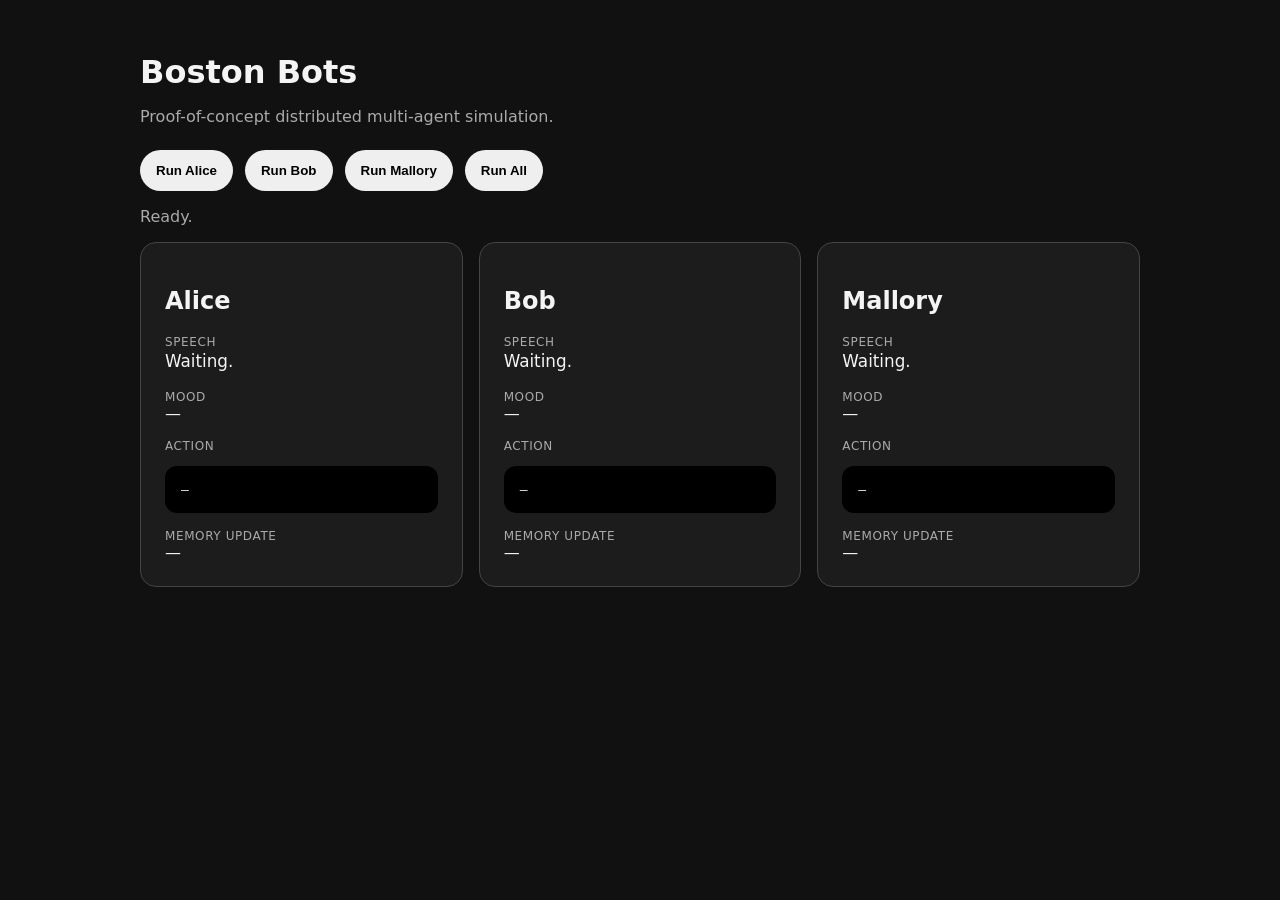
==== web/index.html @ 965b2cab "Initial Club 96 prototype" ====
<!DOCTYPE html>
<html>
<head>
  <meta charset="UTF-8" />
  <title>Boston Bots</title>
  <style>
    body {
      font-family: system-ui, sans-serif;
      background: #111;
      color: #f4f4f4;
      padding: 2rem;
      max-width: 1000px;
      margin: auto;
    }

    h1 {
      margin-bottom: 0.25rem;
    }

    .subtitle {
      color: #aaa;
      margin-bottom: 1.5rem;
    }

    .controls {
      display: flex;
      gap: 0.75rem;
      flex-wrap: wrap;
      margin-bottom: 1rem;
    }

    button {
      padding: 0.8rem 1rem;
      border-radius: 999px;
      border: 0;
      cursor: pointer;
      font-weight: bold;
    }

    .grid {
      display: grid;
      grid-template-columns: repeat(auto-fit, minmax(280px, 1fr));
      gap: 1rem;
    }

    .card {
      border: 1px solid #444;
      border-radius: 16px;
      padding: 1.5rem;
      background: #1c1c1c;
    }

    .label {
      color: #aaa;
      font-size: 0.75rem;
      text-transform: uppercase;
      margin-top: 1rem;
      letter-spacing: 0.05em;
    }

    .speech {
      font-size: 1.05rem;
      line-height: 1.5;
    }

    pre {
      white-space: pre-wrap;
      background: #000;
      padding: 1rem;
      border-radius: 12px;
      overflow-x: auto;
    }

    .status {
      color: #aaa;
      margin: 1rem 0;
    }
  </style>
</head>
<body>
  <h1>Boston Bots</h1>
  <p class="subtitle">Proof-of-concept distributed multi-agent simulation.</p>

  <div class="controls">
    <button onclick="tickAgent('alice')">Run Alice</button>
    <button onclick="tickAgent('bob')">Run Bob</button>
    <button onclick="tickAgent('mallory')">Run Mallory</button>
    <button onclick="tickAll()">Run All</button>
  </div>

  <div id="status" class="status">Ready.</div>

  <div class="grid">
    <div class="card" id="card-alice">
      <h2>Alice</h2>
      <div class="label">Speech</div>
      <div id="alice-speech" class="speech">Waiting.</div>
      <div class="label">Mood</div>
      <div id="alice-mood">—</div>
      <div class="label">Action</div>
      <pre id="alice-action">—</pre>
      <div class="label">Memory Update</div>
      <div id="alice-memory">—</div>
    </div>

    <div class="card" id="card-bob">
      <h2>Bob</h2>
      <div class="label">Speech</div>
      <div id="bob-speech" class="speech">Waiting.</div>
      <div class="label">Mood</div>
      <div id="bob-mood">—</div>
      <div class="label">Action</div>
      <pre id="bob-action">—</pre>
      <div class="label">Memory Update</div>
      <div id="bob-memory">—</div>
    </div>

    <div class="card" id="card-mallory">
      <h2>Mallory</h2>
      <div class="label">Speech</div>
      <div id="mallory-speech" class="speech">Waiting.</div>
      <div class="label">Mood</div>
      <div id="mallory-mood">—</div>
      <div class="label">Action</div>
      <pre id="mallory-action">—</pre>
      <div class="label">Memory Update</div>
      <div id="mallory-memory">—</div>
    </div>
  </div>

  <script>
    const agents = ["alice", "bob", "mallory"];

    function setAgentLoading(agentName) {
      document.getElementById(`${agentName}-speech`).textContent = "Thinking...";
      document.getElementById(`${agentName}-mood`).textContent = "—";
      document.getElementById(`${agentName}-action`).textContent = "—";
      document.getElementById(`${agentName}-memory`).textContent = "—";
    }

    function setAgentOutput(agentName, data) {
      if (data.error) {
        document.getElementById(`${agentName}-speech`).textContent = data.error;
        return;
      }

      document.getElementById(`${agentName}-speech`).textContent = data.speech || "No speech returned.";
      document.getElementById(`${agentName}-mood`).textContent = data.mood || "—";
      document.getElementById(`${agentName}-action`).textContent = JSON.stringify(data.action || {}, null, 2);
      document.getElementById(`${agentName}-memory`).textContent = data.memory_update || "—";
    }

    async function tickAgent(agentName) {
      setAgentLoading(agentName);
      document.getElementById("status").textContent = `Running ${agentName}...`;

      try {
        const response = await fetch(`/api/${agentName}/tick`);
        const data = await response.json();
        setAgentOutput(agentName, data);
        document.getElementById("status").textContent = `Finished ${agentName}.`;
      } catch (error) {
        document.getElementById(`${agentName}-speech`).textContent = `Error: ${error}`;
        document.getElementById("status").textContent = `Error running ${agentName}.`;
      }
    }

    async function tickAll() {
      document.getElementById("status").textContent = "Running all agents...";
      for (const agent of agents) {
        await tickAgent(agent);
      }
      document.getElementById("status").textContent = "Finished all agents.";
    }
  </script>
</body>
</html>
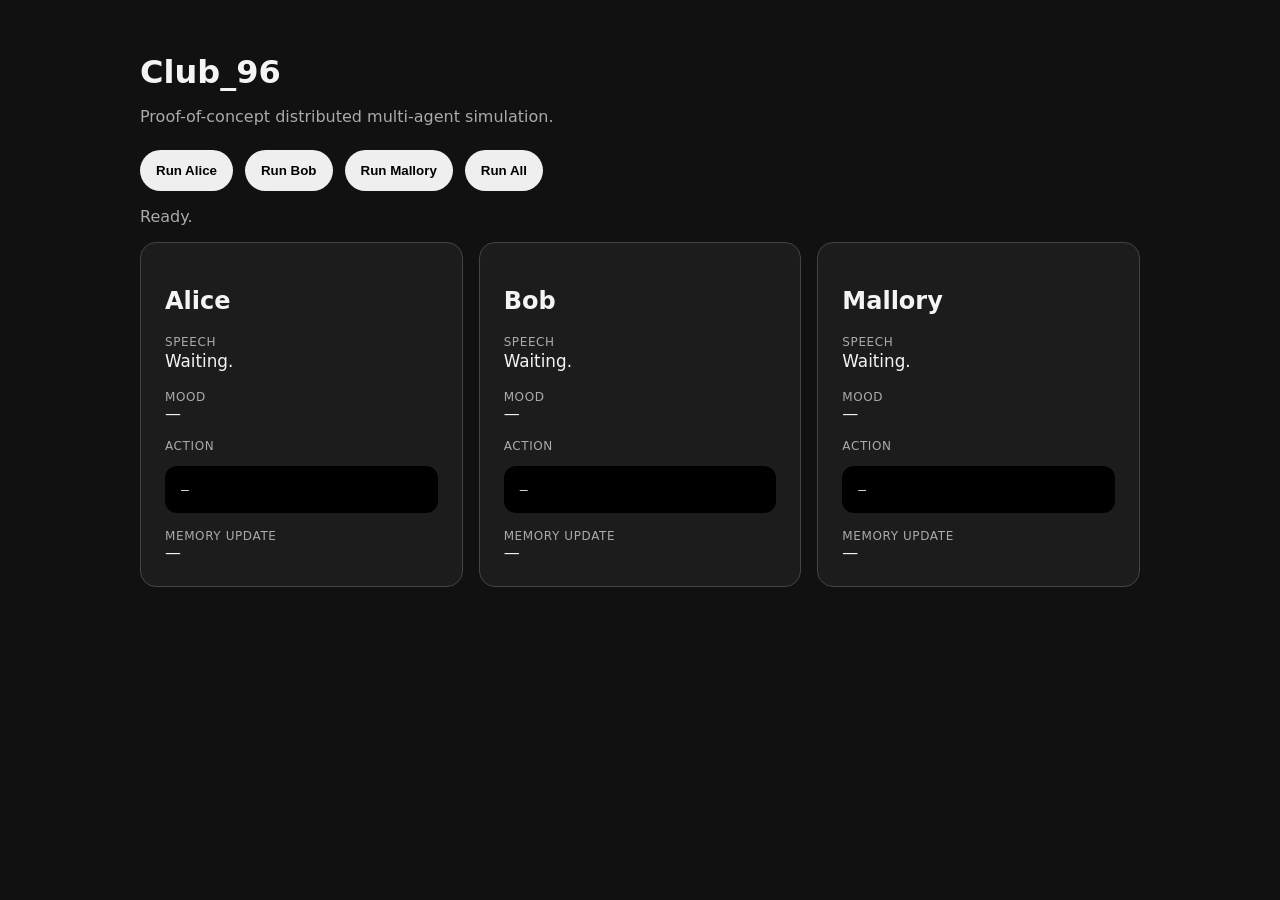
==== commit c6072c4f: "changed title element" ====
--- a/web/index.html
+++ b/web/index.html
@@ -2,7 +2,7 @@
 <html>
 <head>
   <meta charset="UTF-8" />
-  <title>Boston Bots</title>
+  <title>Club_96</title>
   <style>
     body {
       font-family: system-ui, sans-serif;
@@ -78,7 +78,7 @@
   </style>
 </head>
 <body>
-  <h1>Boston Bots</h1>
+  <h1>Club_96</h1>
   <p class="subtitle">Proof-of-concept distributed multi-agent simulation.</p>
 
   <div class="controls">
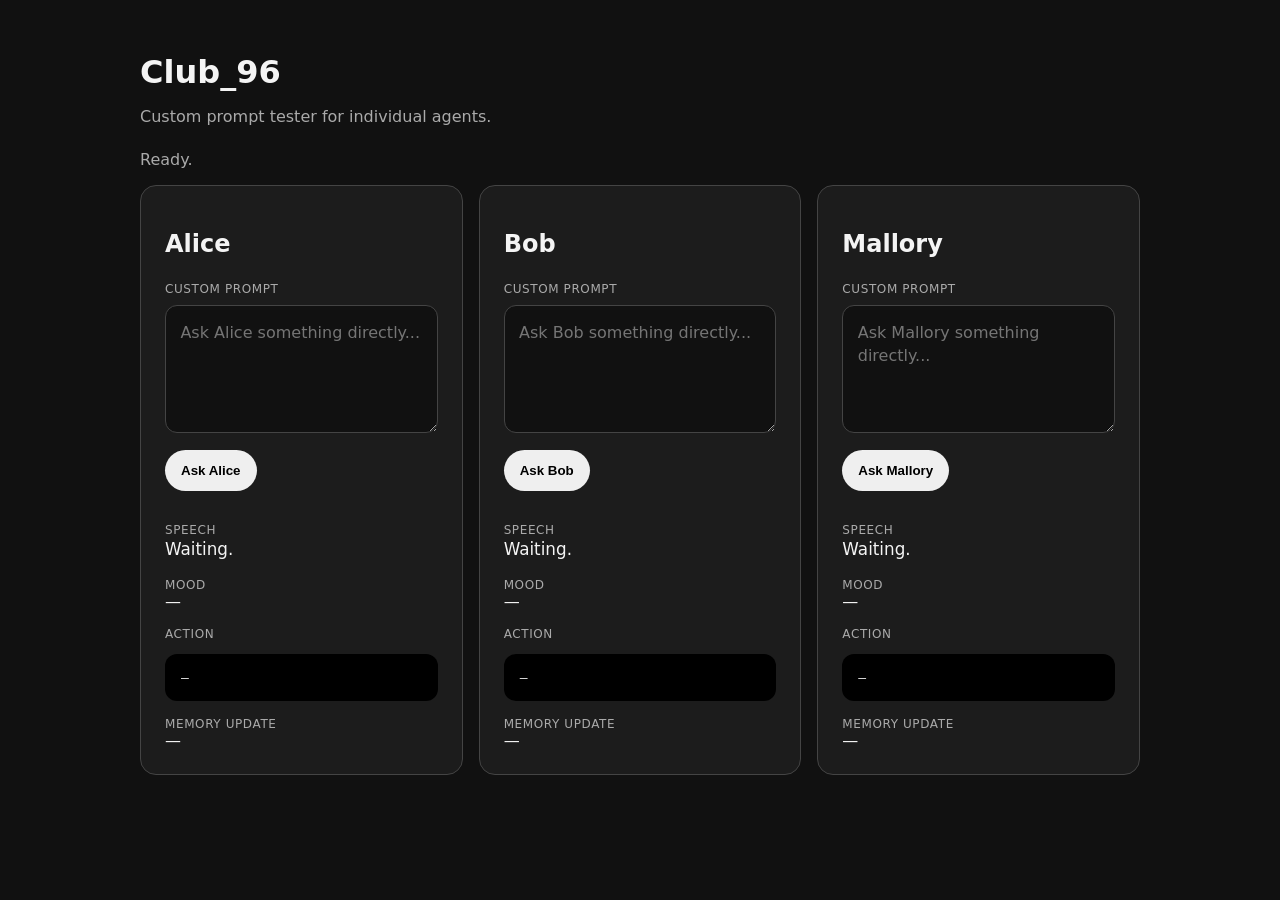
==== commit 8ea720c0: "created python indexing file w/ nomic embded, had to adjust retrieval to shorten prompt being sent b" ====
--- a/web/index.html
+++ b/web/index.html
@@ -22,19 +22,32 @@
       margin-bottom: 1.5rem;
     }
 
-    .controls {
-      display: flex;
-      gap: 0.75rem;
-      flex-wrap: wrap;
-      margin-bottom: 1rem;
-    }
-
     button {
       padding: 0.8rem 1rem;
       border-radius: 999px;
       border: 0;
       cursor: pointer;
       font-weight: bold;
+    }
+
+    textarea {
+      box-sizing: border-box;
+      width: 100%;
+      min-height: 8rem;
+      resize: vertical;
+      border: 1px solid #444;
+      border-radius: 12px;
+      padding: 0.9rem;
+      background: #111;
+      color: #f4f4f4;
+      font: inherit;
+      line-height: 1.45;
+      margin: 0.5rem 0 0.8rem;
+    }
+
+    textarea:focus {
+      outline: 2px solid #888;
+      outline-offset: 2px;
     }
 
     .grid {
@@ -75,24 +88,24 @@
       color: #aaa;
       margin: 1rem 0;
     }
+
+    .prompt-button {
+      margin-bottom: 1rem;
+    }
   </style>
 </head>
 <body>
   <h1>Club_96</h1>
-  <p class="subtitle">Proof-of-concept distributed multi-agent simulation.</p>
-
-  <div class="controls">
-    <button onclick="tickAgent('alice')">Run Alice</button>
-    <button onclick="tickAgent('bob')">Run Bob</button>
-    <button onclick="tickAgent('mallory')">Run Mallory</button>
-    <button onclick="tickAll()">Run All</button>
-  </div>
+  <p class="subtitle">Custom prompt tester for individual agents.</p>
 
   <div id="status" class="status">Ready.</div>
 
   <div class="grid">
     <div class="card" id="card-alice">
       <h2>Alice</h2>
+      <label class="label" for="alice-prompt">Custom Prompt</label>
+      <textarea id="alice-prompt" placeholder="Ask Alice something directly..."></textarea>
+      <button class="prompt-button" onclick="promptAgent('alice')">Ask Alice</button>
       <div class="label">Speech</div>
       <div id="alice-speech" class="speech">Waiting.</div>
       <div class="label">Mood</div>
@@ -105,6 +118,9 @@
 
     <div class="card" id="card-bob">
       <h2>Bob</h2>
+      <label class="label" for="bob-prompt">Custom Prompt</label>
+      <textarea id="bob-prompt" placeholder="Ask Bob something directly..."></textarea>
+      <button class="prompt-button" onclick="promptAgent('bob')">Ask Bob</button>
       <div class="label">Speech</div>
       <div id="bob-speech" class="speech">Waiting.</div>
       <div class="label">Mood</div>
@@ -117,6 +133,9 @@
 
     <div class="card" id="card-mallory">
       <h2>Mallory</h2>
+      <label class="label" for="mallory-prompt">Custom Prompt</label>
+      <textarea id="mallory-prompt" placeholder="Ask Mallory something directly..."></textarea>
+      <button class="prompt-button" onclick="promptAgent('mallory')">Ask Mallory</button>
       <div class="label">Speech</div>
       <div id="mallory-speech" class="speech">Waiting.</div>
       <div class="label">Mood</div>
@@ -129,8 +148,6 @@
   </div>
 
   <script>
-    const agents = ["alice", "bob", "mallory"];
-
     function setAgentLoading(agentName) {
       document.getElementById(`${agentName}-speech`).textContent = "Thinking...";
       document.getElementById(`${agentName}-mood`).textContent = "—";
@@ -150,28 +167,33 @@
       document.getElementById(`${agentName}-memory`).textContent = data.memory_update || "—";
     }
 
-    async function tickAgent(agentName) {
+    async function promptAgent(agentName) {
+      const prompt = document.getElementById(`${agentName}-prompt`).value.trim();
+
+      if (!prompt) {
+        document.getElementById("status").textContent = `Enter a prompt for ${agentName}.`;
+        return;
+      }
+
       setAgentLoading(agentName);
-      document.getElementById("status").textContent = `Running ${agentName}...`;
+      document.getElementById("status").textContent = `Asking ${agentName}...`;
 
       try {
-        const response = await fetch(`/api/${agentName}/tick`);
+        const response = await fetch(`/api/${agentName}/prompt`, {
+          method: "POST",
+          headers: {
+            "Content-Type": "application/json",
+          },
+          body: JSON.stringify({ prompt }),
+        });
         const data = await response.json();
         setAgentOutput(agentName, data);
         document.getElementById("status").textContent = `Finished ${agentName}.`;
       } catch (error) {
         document.getElementById(`${agentName}-speech`).textContent = `Error: ${error}`;
-        document.getElementById("status").textContent = `Error running ${agentName}.`;
+        document.getElementById("status").textContent = `Error asking ${agentName}.`;
       }
-    }
-
-    async function tickAll() {
-      document.getElementById("status").textContent = "Running all agents...";
-      for (const agent of agents) {
-        await tickAgent(agent);
-      }
-      document.getElementById("status").textContent = "Finished all agents.";
     }
   </script>
 </body>
-</html>+</html>
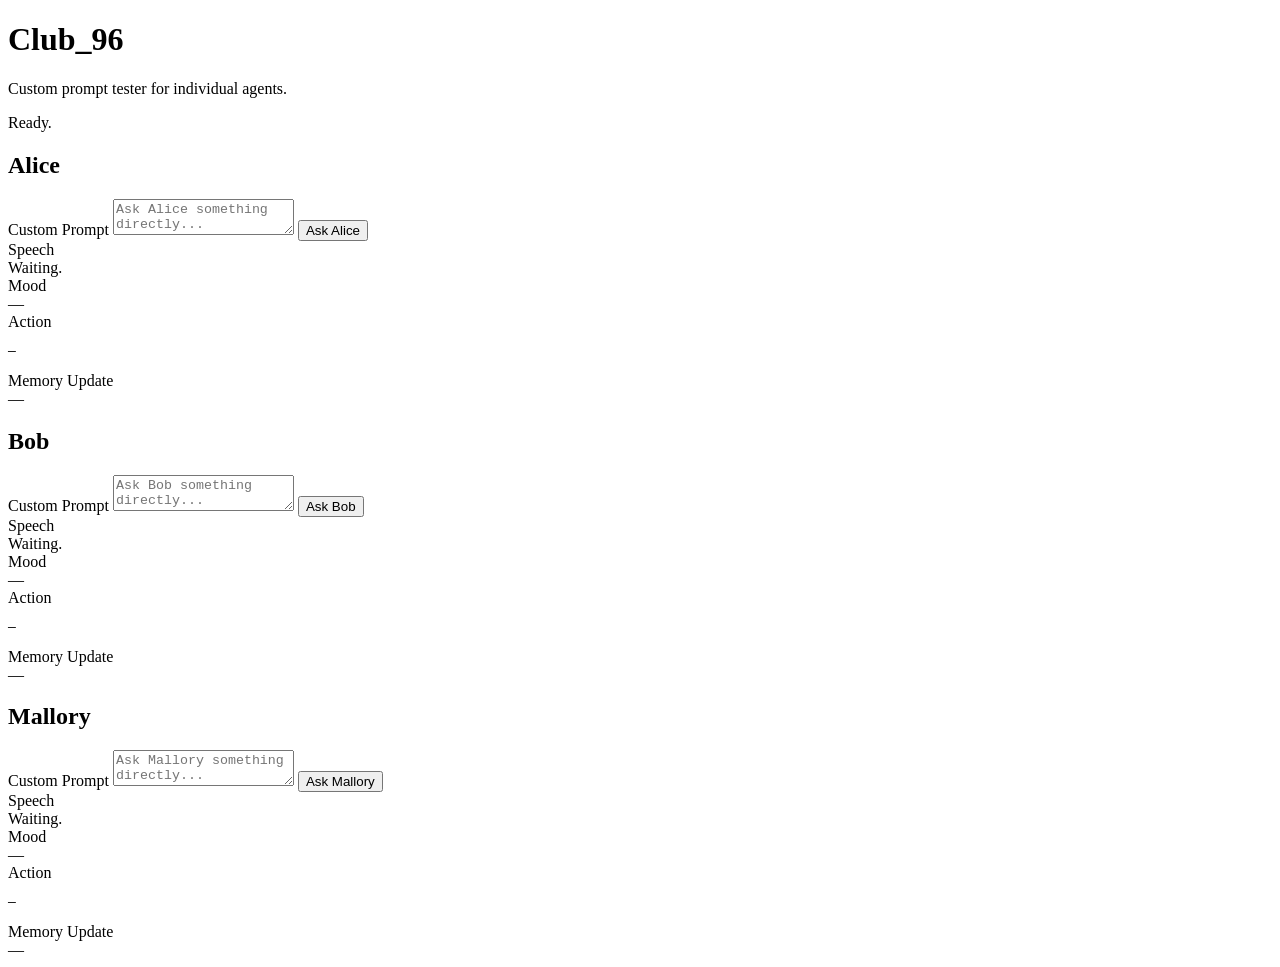
==== commit 22882f08: "added custom prompt page for introductions" ====
--- a/web/index.html
+++ b/web/index.html
@@ -3,96 +3,9 @@
 <head>
   <meta charset="UTF-8" />
   <title>Club_96</title>
-  <style>
-    body {
-      font-family: system-ui, sans-serif;
-      background: #111;
-      color: #f4f4f4;
-      padding: 2rem;
-      max-width: 1000px;
-      margin: auto;
-    }
-
-    h1 {
-      margin-bottom: 0.25rem;
-    }
-
-    .subtitle {
-      color: #aaa;
-      margin-bottom: 1.5rem;
-    }
-
-    button {
-      padding: 0.8rem 1rem;
-      border-radius: 999px;
-      border: 0;
-      cursor: pointer;
-      font-weight: bold;
-    }
-
-    textarea {
-      box-sizing: border-box;
-      width: 100%;
-      min-height: 8rem;
-      resize: vertical;
-      border: 1px solid #444;
-      border-radius: 12px;
-      padding: 0.9rem;
-      background: #111;
-      color: #f4f4f4;
-      font: inherit;
-      line-height: 1.45;
-      margin: 0.5rem 0 0.8rem;
-    }
-
-    textarea:focus {
-      outline: 2px solid #888;
-      outline-offset: 2px;
-    }
-
-    .grid {
-      display: grid;
-      grid-template-columns: repeat(auto-fit, minmax(280px, 1fr));
-      gap: 1rem;
-    }
-
-    .card {
-      border: 1px solid #444;
-      border-radius: 16px;
-      padding: 1.5rem;
-      background: #1c1c1c;
-    }
-
-    .label {
-      color: #aaa;
-      font-size: 0.75rem;
-      text-transform: uppercase;
-      margin-top: 1rem;
-      letter-spacing: 0.05em;
-    }
-
-    .speech {
-      font-size: 1.05rem;
-      line-height: 1.5;
-    }
-
-    pre {
-      white-space: pre-wrap;
-      background: #000;
-      padding: 1rem;
-      border-radius: 12px;
-      overflow-x: auto;
-    }
-
-    .status {
-      color: #aaa;
-      margin: 1rem 0;
-    }
-
-    .prompt-button {
-      margin-bottom: 1rem;
-    }
-  </style>
+  <link rel="icon" type="image/png" href="/static/graphics/club96.png" />
+  <link rel="stylesheet" href="/static/styles.css" />
+  <link rel="stylesheet" href="/static/prompt.css" />
 </head>
 <body>
   <h1>Club_96</h1>
@@ -101,7 +14,7 @@
   <div id="status" class="status">Ready.</div>
 
   <div class="grid">
-    <div class="card" id="card-alice">
+    <div class="card agent-card agent-card-alice" id="card-alice">
       <h2>Alice</h2>
       <label class="label" for="alice-prompt">Custom Prompt</label>
       <textarea id="alice-prompt" placeholder="Ask Alice something directly..."></textarea>
@@ -116,7 +29,7 @@
       <div id="alice-memory">—</div>
     </div>
 
-    <div class="card" id="card-bob">
+    <div class="card agent-card agent-card-bob" id="card-bob">
       <h2>Bob</h2>
       <label class="label" for="bob-prompt">Custom Prompt</label>
       <textarea id="bob-prompt" placeholder="Ask Bob something directly..."></textarea>
@@ -131,7 +44,7 @@
       <div id="bob-memory">—</div>
     </div>
 
-    <div class="card" id="card-mallory">
+    <div class="card agent-card agent-card-mallory" id="card-mallory">
       <h2>Mallory</h2>
       <label class="label" for="mallory-prompt">Custom Prompt</label>
       <textarea id="mallory-prompt" placeholder="Ask Mallory something directly..."></textarea>
@@ -158,6 +71,7 @@
     function setAgentOutput(agentName, data) {
       if (data.error) {
         document.getElementById(`${agentName}-speech`).textContent = data.error;
+        document.getElementById(`${agentName}-mood`).textContent = "error";
         return;
       }
 
@@ -186,9 +100,20 @@
           },
           body: JSON.stringify({ prompt }),
         });
-        const data = await response.json();
+
+        const responseText = await response.text();
+        let data;
+
+        try {
+          data = JSON.parse(responseText);
+        } catch (parseError) {
+          throw new Error(`HTTP ${response.status}: ${responseText.slice(0, 200)}`);
+        }
+
         setAgentOutput(agentName, data);
-        document.getElementById("status").textContent = `Finished ${agentName}.`;
+        document.getElementById("status").textContent = response.ok
+          ? `Finished ${agentName}.`
+          : `Error asking ${agentName}.`;
       } catch (error) {
         document.getElementById(`${agentName}-speech`).textContent = `Error: ${error}`;
         document.getElementById("status").textContent = `Error asking ${agentName}.`;
